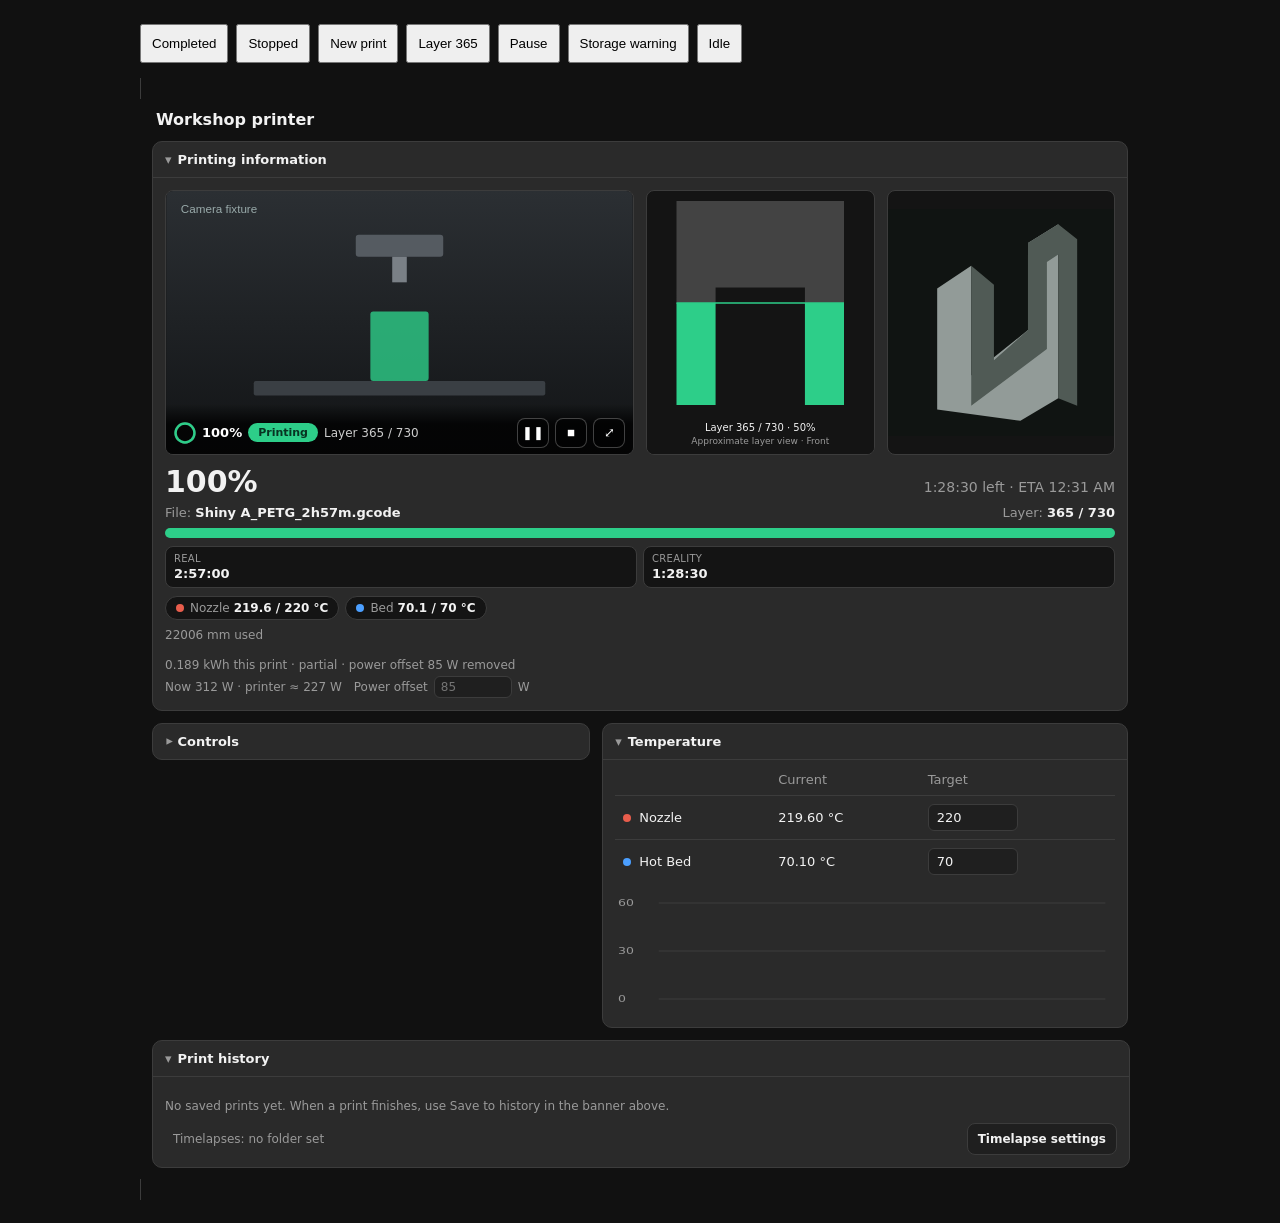
==== tests/card-preview.html @ c910a366 "repo started" ====
<!doctype html>
<meta charset="utf-8">
<meta name="viewport" content="width=device-width, initial-scale=1">
<title>Creality card — completion layout fixture</title>
<style>
  body { background: #111; color: #eee; font-family: system-ui; margin: 24px auto; max-width: 1000px; }
  nav { display: flex; gap: 8px; margin-bottom: 16px; }
  button { padding: 10px; cursor: pointer; }
  creality-card { display: block; }
  @media(max-width: 600px) { body { margin: 12px; } }
</style>
<nav><button id="success">Completed</button><button id="stopped">Stopped</button><button id="next">New print</button><button id="half">Layer 365</button><button id="pause">Pause</button><button id="warning">Storage warning</button><button id="idle">Idle</button></nav>
<script type="module">
  customElements.define("home-assistant", class extends HTMLElement {});
  // Stand-in for HA's icon element so buttons are visible here.
  const GLYPHS = { "mdi:pause": "❚❚", "mdi:play": "▶", "mdi:stop": "■", "mdi:arrow-expand": "⤢", "mdi:camera": "◉",
    "mdi:fullscreen": "⛶", "mdi:close": "✕", "mdi:home": "⌂", "mdi:chevron-down": "▾", "mdi:alert": "!", "mdi:alert-octagon": "!" };
  customElements.define("ha-icon", class extends HTMLElement {
    static observedAttributes = ["icon"];
    attributeChangedCallback() { this.textContent = GLYPHS[this.getAttribute("icon")] || ""; }
  });
  await import("../custom_components/creality/frontend/creality-card.js");
  const card = document.createElement("creality-card");
  const FILE = "/usr/data/printer_data/gcodes/Shiny A_PETG_2h57m.gcode";
  // Synthetic G-code silhouette: an arch from the front, a ramp from the side.
  const z = Array.from({ length: 730 }, (_, i) => +(0.2 + i * 0.1).toFixed(2));
  const profile = {
    version: 1, layers: 730, z,
    x: { min: 20, size: 60, bands: z.map((_, i) => [i, i, i < 420 ? [[0, 14], [46, 60]] : [[0, 60]]]) },
    y: { min: 40, size: 50, bands: z.map((_, i) => [i, i, [[0, Math.max(6, 50 - i / 16)]]]) },
  };
  // Finished jobs have a timelapse, stopped ones none (no video file is served here).
  const timelapse = () => states["sensor.status"].attributes.state_raw === 2
    ? { status: "ready", url: "/tests/timelapse.mp4", download_url: "/tests/timelapse.mp4", size: 5811324, duration: 9, expires_in: 3600 }
    : { status: "missing" };
  // Whole-room meter history: 85 W before the printer came online an hour ago.
  const t = Date.now() / 1000;
  const history = {
    "sensor.status": [{ s: "offline", lu: t - 9000 }, { s: "idle", lu: t - 3600 }],
    "sensor.room_power": [{ s: "85", lu: t - 10000 }, { s: "312", lu: t - 3000 }],
  };
  const callWS = async (msg) => msg.type === "creality/print_profile"
    ? { status: "ready", file: FILE, profile } : msg.type === "creality/timelapse" ? timelapse()
    : msg.type === "history/history_during_period" ? { [msg.entity_ids[0]]: history[msg.entity_ids[0]] || [] } : {};
  const states = {
    "image.preview": { state: "2026-09-21T12:00:00Z", attributes: { entity_picture: "/tests/preview-part.svg" } },
    "camera.printer": { state: "idle", attributes: { friendly_name: "Workshop printer Camera", access_token: "fixture", supported_features: 0 } },
    "sensor.status": { state: "printing", attributes: { state_raw: 1, print_start_time: 100, file: FILE } },
    "sensor.file": { state: "Shiny A_PETG_2h57m.gcode", attributes: {} },
    "sensor.duration": { state: "10620", attributes: {} },
    "sensor.material": { state: "22006", attributes: { unit_of_measurement: "mm" } },
    "sensor.layer": { state: "730", attributes: {} },
    "sensor.layers": { state: "730", attributes: {} },
    "sensor.progress": { state: "100", attributes: { unit_of_measurement: "%" } },
    "sensor.nozzle": { state: "219.6", attributes: { unit_of_measurement: "°C" } },
    "number.nozzle_target": { state: "220", attributes: { min: 0, max: 300 } },
    "sensor.bed": { state: "70.1", attributes: { unit_of_measurement: "°C" } },
    "number.bed_target": { state: "70", attributes: { min: 0, max: 120 } },
    "sensor.left": { state: "5310", attributes: {} },
    "button.pause": { state: "unknown", attributes: {} },
    "button.resume": { state: "unknown", attributes: {} },
    "button.stop": { state: "unknown", attributes: {} },
    "button.home": { state: "unknown", attributes: {} },
    "number.speed": { state: "100", attributes: { min: 50, max: 200 } },
    "fan.model": { state: "on", attributes: {} },
    "sensor.z": { state: "36.7", attributes: {} },
    "sensor.room_power": { state: "312", attributes: { unit_of_measurement: "W", friendly_name: "workshop general Power" } },
  };
  card.setConfig({ type: "custom:creality-card", title: "Workshop printer", status: "sensor.status",
    object: "sensor.file", job_time: "sensor.duration", used_material: "sensor.material",
    layer: "sensor.layer", total_layers: "sensor.layers", progress: "sensor.progress", preview: "image.preview",
    print_energy: "sensor.room_power", camera: "camera.printer", nozzle: "sensor.nozzle",
    nozzle_target: "number.nozzle_target", bed: "sensor.bed", bed_target: "number.bed_target", time_left: "sensor.left",
    pause: "button.pause", resume: "button.resume", stop: "button.stop", home: "button.home",
    print_tuning: "number.speed", model_fan: "fan.model", position_z: "sensor.z" });
  // No camera proxy here: serve a still in place of the MJPEG stream.
  const picture = card._picture.bind(card);
  card._picture = (id, stream) => id.startsWith("camera.") ? "/tests/camera-still.svg" : picture(id, stream);
  const hass = { states, callWS, callService: async () => {} };
  card.hass = hass;
  document.body.append(card);
  // Like HA, replace state objects instead of mutating them: the card only
  // re-renders when a configured entity's state object changes.
  function put(id, state, attributes) {
    states[id] = { state, attributes: attributes ?? states[id]?.attributes ?? {} };
  }
  function show(status, raw) {
    // Restart a synthetic job so the fixture can switch terminal outcomes.
    put("sensor.status", "printing", { state_raw: 1, print_start_time: Date.now(), file: FILE });
    card.hass = { ...hass };
    put("sensor.status", status, { ...states["sensor.status"].attributes, state_raw: raw });
    card.hass = { ...hass };
  }
  document.getElementById("success").onclick = () => { put("sensor.layer", "730"); show("completed", 2); };
  document.getElementById("stopped").onclick = () => show("stopped", 4);
  document.getElementById("next").onclick = () => { put("sensor.layer", "0"); show("printing", 1); };
  document.getElementById("half").onclick = () => { put("sensor.layer", "365"); show("printing", 1); };
  document.getElementById("pause").onclick = () => show("paused", 5);
  document.getElementById("warning").onclick = () => {
    const attrs = states["sensor.status"].attributes;
    const on = !attrs.err_key;
    put("sensor.status", states["sensor.status"].state, on
      ? { ...attrs, err_key: 508, err_severity: "warning", err_value: "90%",
          err_message: "Current storage space usage has reached %s, please clean up in time",
          err_solution: "Delete files: Delete G-code files or time-lapse camera files that are no longer needed." }
      : { ...attrs, err_key: 0, err_severity: "ok", err_message: "", err_solution: "", err_value: "" });
    card.hass = { ...hass };
  };
  document.getElementById("idle").onclick = () => {
    put("sensor.status", "idle", { state_raw: 0 });
    put("sensor.progress", "0");
    put("sensor.material", "0");
    card.hass = { ...hass };
  };
  put("sensor.layer", "365");
  show("printing", 1);
</script>
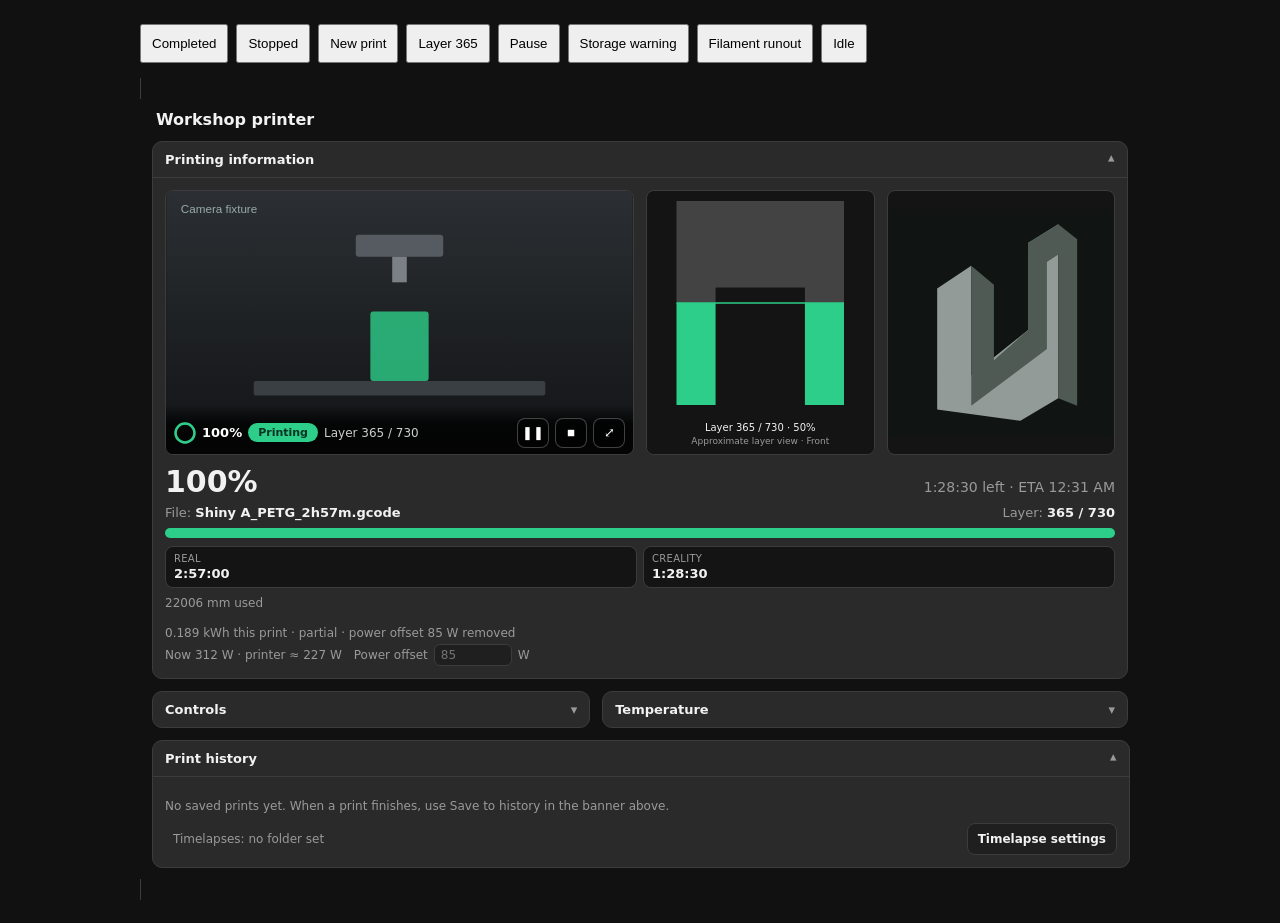
==== commit 82be784f: "docs updated" ====
--- a/tests/card-preview.html
+++ b/tests/card-preview.html
@@ -9,7 +9,7 @@
   creality-card { display: block; }
   @media(max-width: 600px) { body { margin: 12px; } }
 </style>
-<nav><button id="success">Completed</button><button id="stopped">Stopped</button><button id="next">New print</button><button id="half">Layer 365</button><button id="pause">Pause</button><button id="warning">Storage warning</button><button id="idle">Idle</button></nav>
+<nav><button id="success">Completed</button><button id="stopped">Stopped</button><button id="next">New print</button><button id="half">Layer 365</button><button id="pause">Pause</button><button id="warning">Storage warning</button><button id="runout">Filament runout</button><button id="idle">Idle</button></nav>
 <script type="module">
   customElements.define("home-assistant", class extends HTMLElement {});
   // Stand-in for HA's icon element so buttons are visible here.
@@ -31,7 +31,7 @@
   };
   // Finished jobs have a timelapse, stopped ones none (no video file is served here).
   const timelapse = () => states["sensor.status"].attributes.state_raw === 2
-    ? { status: "ready", url: "/tests/timelapse.mp4", download_url: "/tests/timelapse.mp4", size: 5811324, duration: 9, expires_in: 3600 }
+    ? { status: "ready", url: "/tests/timelapse.mp4", download_url: "/tests/timelapse.mp4", size: 5811324, duration: 9, expires_in: 3600, saved_as: "/media/timelapses/2026-10-12_162514_Shiny_A.mp4" }
     : { status: "missing" };
   // Whole-room meter history: 85 W before the printer came online an hour ago.
   const t = Date.now() / 1000;
@@ -64,6 +64,7 @@
     "number.speed": { state: "100", attributes: { min: 50, max: 200 } },
     "fan.model": { state: "on", attributes: {} },
     "sensor.z": { state: "36.7", attributes: {} },
+    "sensor.filament": { state: "normal", attributes: {} },
     "sensor.room_power": { state: "312", attributes: { unit_of_measurement: "W", friendly_name: "workshop general Power" } },
   };
   card.setConfig({ type: "custom:creality-card", title: "Workshop printer", status: "sensor.status",
@@ -72,11 +73,14 @@
     print_energy: "sensor.room_power", camera: "camera.printer", nozzle: "sensor.nozzle",
     nozzle_target: "number.nozzle_target", bed: "sensor.bed", bed_target: "number.bed_target", time_left: "sensor.left",
     pause: "button.pause", resume: "button.resume", stop: "button.stop", home: "button.home",
-    print_tuning: "number.speed", model_fan: "fan.model", position_z: "sensor.z" });
+    print_tuning: "number.speed", model_fan: "fan.model", position_z: "sensor.z", filament: "sensor.filament" });
   // No camera proxy here: serve a still in place of the MJPEG stream.
   const picture = card._picture.bind(card);
   card._picture = (id, stream) => id.startsWith("camera.") ? "/tests/camera-still.svg" : picture(id, stream);
-  const hass = { states, callWS, callService: async () => {} };
+  const hass = { states, callWS, callService: async (domain, service, data) => {
+    // Echo number targets back like the integration would.
+    if (domain === "number" && service === "set_value") { put(data.entity_id, String(data.value)); card.hass = { ...hass }; }
+  } };
   card.hass = hass;
   document.body.append(card);
   // Like HA, replace state objects instead of mutating them: the card only
@@ -106,6 +110,12 @@
       : { ...attrs, err_key: 0, err_severity: "ok", err_message: "", err_solution: "", err_value: "" });
     card.hass = { ...hass };
   };
+  document.getElementById("runout").onclick = () => {
+    const on = states["sensor.filament"].state !== "runout";
+    put("sensor.filament", on ? "runout" : "normal");
+    if (on) put("number.nozzle_target", "0");
+    card.hass = { ...hass };
+  };
   document.getElementById("idle").onclick = () => {
     put("sensor.status", "idle", { state_raw: 0 });
     put("sensor.progress", "0");
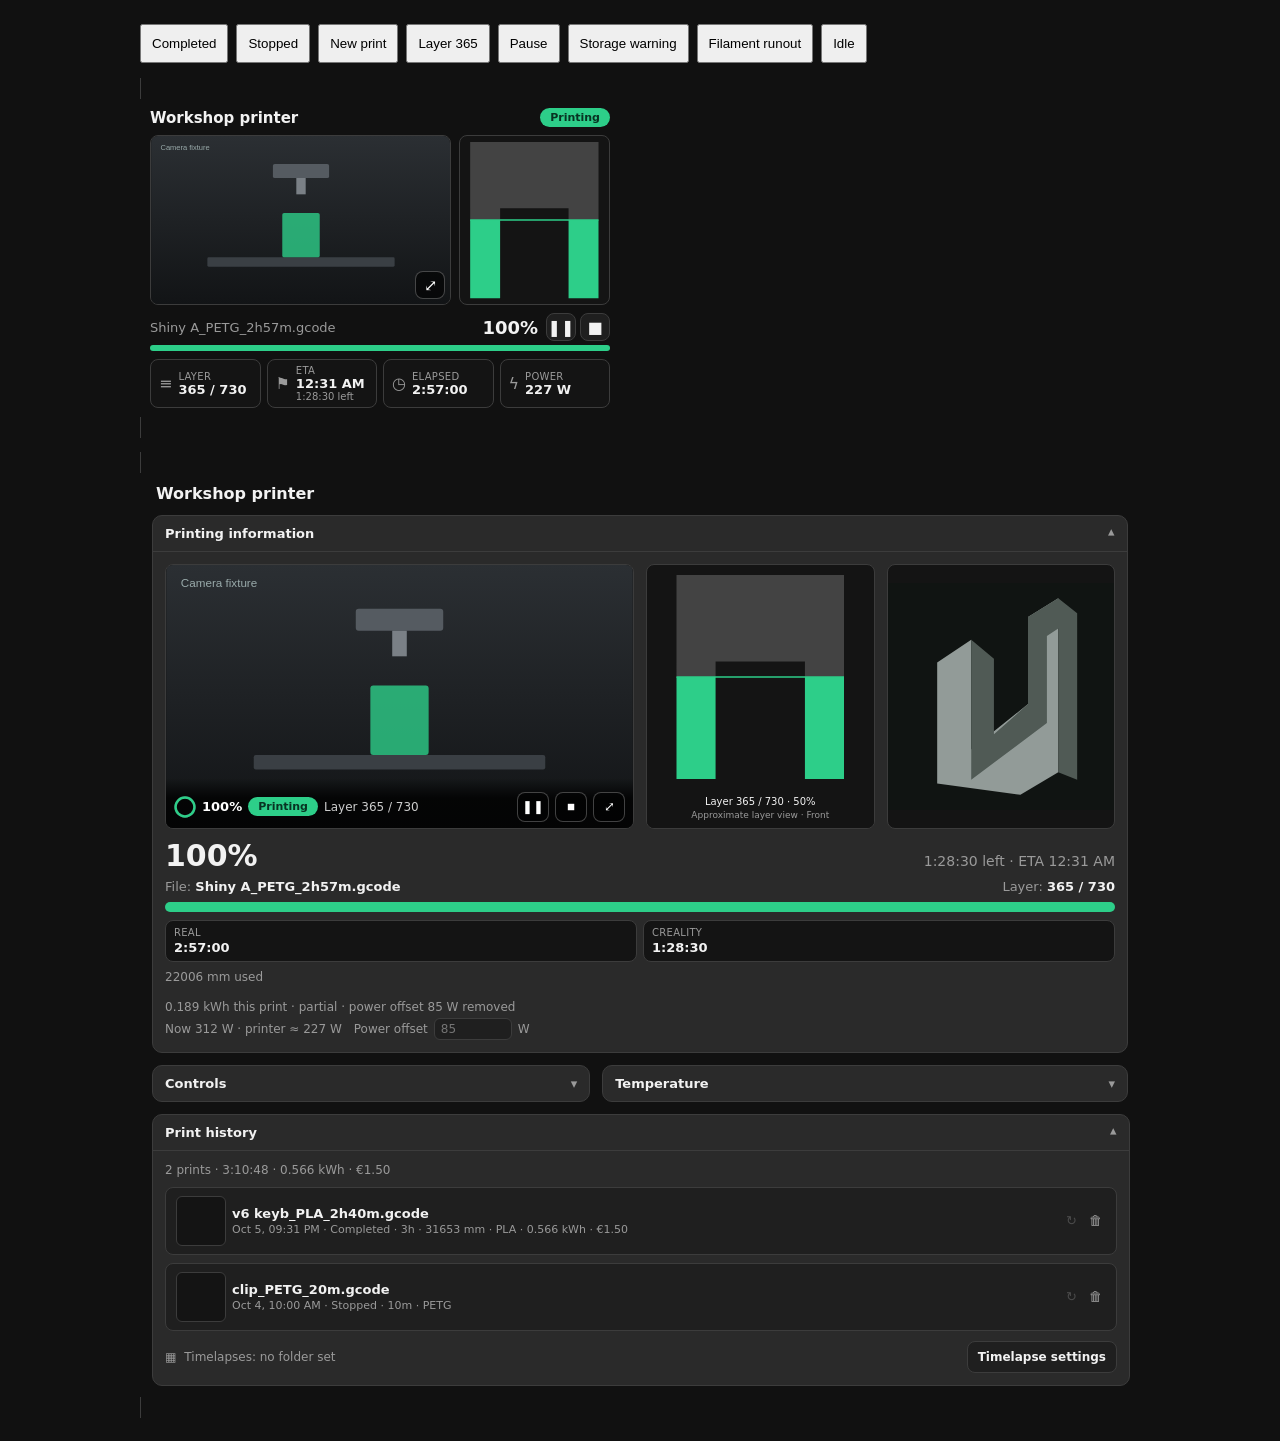
==== commit 93b1a6a9: "docs and general improvements" ====
--- a/tests/card-preview.html
+++ b/tests/card-preview.html
@@ -1,12 +1,13 @@
 <!doctype html>
 <meta charset="utf-8">
 <meta name="viewport" content="width=device-width, initial-scale=1">
-<title>Creality card — completion layout fixture</title>
+<title>Creality cards — layout fixture</title>
 <style>
   body { background: #111; color: #eee; font-family: system-ui; margin: 24px auto; max-width: 1000px; }
   nav { display: flex; gap: 8px; margin-bottom: 16px; }
   button { padding: 10px; cursor: pointer; }
-  creality-card { display: block; }
+  creality-card, creality-compact-card { display: block; }
+  .compact { max-width: 480px; margin-bottom: 16px; }
   @media(max-width: 600px) { body { margin: 12px; } }
 </style>
 <nav><button id="success">Completed</button><button id="stopped">Stopped</button><button id="next">New print</button><button id="half">Layer 365</button><button id="pause">Pause</button><button id="warning">Storage warning</button><button id="runout">Filament runout</button><button id="idle">Idle</button></nav>
@@ -14,13 +15,17 @@
   customElements.define("home-assistant", class extends HTMLElement {});
   // Stand-in for HA's icon element so buttons are visible here.
   const GLYPHS = { "mdi:pause": "❚❚", "mdi:play": "▶", "mdi:stop": "■", "mdi:arrow-expand": "⤢", "mdi:camera": "◉",
-    "mdi:fullscreen": "⛶", "mdi:close": "✕", "mdi:home": "⌂", "mdi:chevron-down": "▾", "mdi:alert": "!", "mdi:alert-octagon": "!" };
+    "mdi:fullscreen": "⛶", "mdi:close": "✕", "mdi:home": "⌂", "mdi:chevron-down": "▾", "mdi:alert": "!", "mdi:alert-octagon": "!",
+    "mdi:layers-triple": "≡", "mdi:flag-checkered": "⚑", "mdi:timer-outline": "◷", "mdi:flash": "ϟ",
+    "mdi:printer-3d-nozzle-heat": "▼", "mdi:radiator": "▤", "mdi:printer-3d-nozzle-alert": "!",
+    "mdi:printer-3d-nozzle": "↻", "mdi:delete-outline": "🗑", "mdi:filmstrip-box-multiple": "▦" };
   customElements.define("ha-icon", class extends HTMLElement {
     static observedAttributes = ["icon"];
     attributeChangedCallback() { this.textContent = GLYPHS[this.getAttribute("icon")] || ""; }
   });
   await import("../custom_components/creality/frontend/creality-card.js");
   const card = document.createElement("creality-card");
+  const compact = document.createElement("creality-compact-card");
   const FILE = "/usr/data/printer_data/gcodes/Shiny A_PETG_2h57m.gcode";
   // Synthetic G-code silhouette: an arch from the front, a ramp from the side.
   const z = Array.from({ length: 730 }, (_, i) => +(0.2 + i * 0.1).toFixed(2));
@@ -39,7 +44,18 @@
     "sensor.status": [{ s: "offline", lu: t - 9000 }, { s: "idle", lu: t - 3600 }],
     "sensor.room_power": [{ s: "85", lu: t - 10000 }, { s: "312", lu: t - 3000 }],
   };
-  const callWS = async (msg) => msg.type === "creality/print_profile"
+  // Two saved prints: one with a G-code copy in the folder, one only still on the printer.
+  const printLog = { version: 1, prefs: { currency: "€", costPerKg: 20, lastCostByType: { PETG: 24 } }, prints: [
+    { id: "p1", jobKey: "sensor.status|1791818714||v6 keyb_PLA_2h40m.gcode", startTime: 1791818714, ended: "2026-10-05T21:31:00Z",
+      file: "v6 keyb_PLA_2h40m.gcode", result: "completed", timeSeconds: 10848, used: 31653, usedUnit: "mm", filamentType: "PLA",
+      energyKwh: 0.566, energyQuality: "complete", estimatedCost: 1.5, currency: "€" },
+    { id: "p2", jobKey: "sensor.status|1791700000||clip_PETG_20m.gcode", startTime: 1791700000, ended: "2026-10-04T10:00:00Z",
+      file: "clip_PETG_20m.gcode", result: "stopped", timeSeconds: 600, filamentType: "PETG", currency: "€" },
+  ] };
+  const extraWS = { "frontend/get_user_data": () => ({ value: printLog }),
+    "creality/gcode_files": () => ({ saved: [1791818714], printer: ["clip_PETG_20m.gcode"] }),
+    "creality/print_again": () => ({ file: "/usr/data/printer_data/gcodes/x.gcode", uploaded: false }) };
+  const callWS = async (msg) => extraWS[msg.type] ? extraWS[msg.type](msg) : msg.type === "creality/print_profile"
     ? { status: "ready", file: FILE, profile } : msg.type === "creality/timelapse" ? timelapse()
     : msg.type === "history/history_during_period" ? { [msg.entity_ids[0]]: history[msg.entity_ids[0]] || [] } : {};
   const states = {
@@ -74,15 +90,26 @@
     nozzle_target: "number.nozzle_target", bed: "sensor.bed", bed_target: "number.bed_target", time_left: "sensor.left",
     pause: "button.pause", resume: "button.resume", stop: "button.stop", home: "button.home",
     print_tuning: "number.speed", model_fan: "fan.model", position_z: "sensor.z", filament: "sensor.filament" });
+  compact.setConfig({ type: "custom:creality-compact-card", title: "Workshop printer", status: "sensor.status",
+    camera: "camera.printer", preview: "image.preview", progress: "sensor.progress", object: "sensor.file",
+    layer: "sensor.layer", total_layers: "sensor.layers", job_time: "sensor.duration", time_left: "sensor.left",
+    filament: "sensor.filament", print_energy: "sensor.room_power", pause: "button.pause", resume: "button.resume",
+    stop: "button.stop" });
   // No camera proxy here: serve a still in place of the MJPEG stream.
-  const picture = card._picture.bind(card);
-  card._picture = (id, stream) => id.startsWith("camera.") ? "/tests/camera-still.svg" : picture(id, stream);
+  for (const c of [card, compact]) {
+    const picture = c._picture.bind(c);
+    c._picture = (id, stream) => id.startsWith("camera.") ? "/tests/camera-still.svg" : picture(id, stream);
+  }
   const hass = { states, callWS, callService: async (domain, service, data) => {
     // Echo number targets back like the integration would.
-    if (domain === "number" && service === "set_value") { put(data.entity_id, String(data.value)); card.hass = { ...hass }; }
+    if (domain === "number" && service === "set_value") { put(data.entity_id, String(data.value)); refresh(); }
   } };
-  card.hass = hass;
-  document.body.append(card);
+  const refresh = () => { for (const c of [card, compact]) c.hass = { ...hass }; };
+  refresh();
+  const slot = document.createElement("div");
+  slot.className = "compact";
+  slot.append(compact);
+  document.body.append(slot, card);
   // Like HA, replace state objects instead of mutating them: the card only
   // re-renders when a configured entity's state object changes.
   function put(id, state, attributes) {
@@ -91,9 +118,9 @@
   function show(status, raw) {
     // Restart a synthetic job so the fixture can switch terminal outcomes.
     put("sensor.status", "printing", { state_raw: 1, print_start_time: Date.now(), file: FILE });
-    card.hass = { ...hass };
+    refresh();
     put("sensor.status", status, { ...states["sensor.status"].attributes, state_raw: raw });
-    card.hass = { ...hass };
+    refresh();
   }
   document.getElementById("success").onclick = () => { put("sensor.layer", "730"); show("completed", 2); };
   document.getElementById("stopped").onclick = () => show("stopped", 4);
@@ -108,20 +135,28 @@
           err_message: "Current storage space usage has reached %s, please clean up in time",
           err_solution: "Delete files: Delete G-code files or time-lapse camera files that are no longer needed." }
       : { ...attrs, err_key: 0, err_severity: "ok", err_message: "", err_solution: "", err_value: "" });
-    card.hass = { ...hass };
+    refresh();
   };
   document.getElementById("runout").onclick = () => {
     const on = states["sensor.filament"].state !== "runout";
     put("sensor.filament", on ? "runout" : "normal");
     if (on) put("number.nozzle_target", "0");
-    card.hass = { ...hass };
+    refresh();
   };
   document.getElementById("idle").onclick = () => {
     put("sensor.status", "idle", { state_raw: 0 });
     put("sensor.progress", "0");
     put("sensor.material", "0");
-    card.hass = { ...hass };
+    refresh();
   };
   put("sensor.layer", "365");
   show("printing", 1);
+  // ?state=<button id> opens the fixture in that state, ?width=<px> narrows the
+  // compact card (headless browsers keep a minimum window width).
+  const params = new URLSearchParams(location.search);
+  if (params.get("width")) slot.style.maxWidth = `${params.get("width")}px`;
+  document.getElementById(params.get("state"))?.click();
+  // ?open=save|details opens the print dialog.
+  const open = params.get("open");
+  setTimeout(() => open === "save" ? card._openPrintModal() : open === "details" && card._showPrintDetails("p1"), 300);
 </script>
